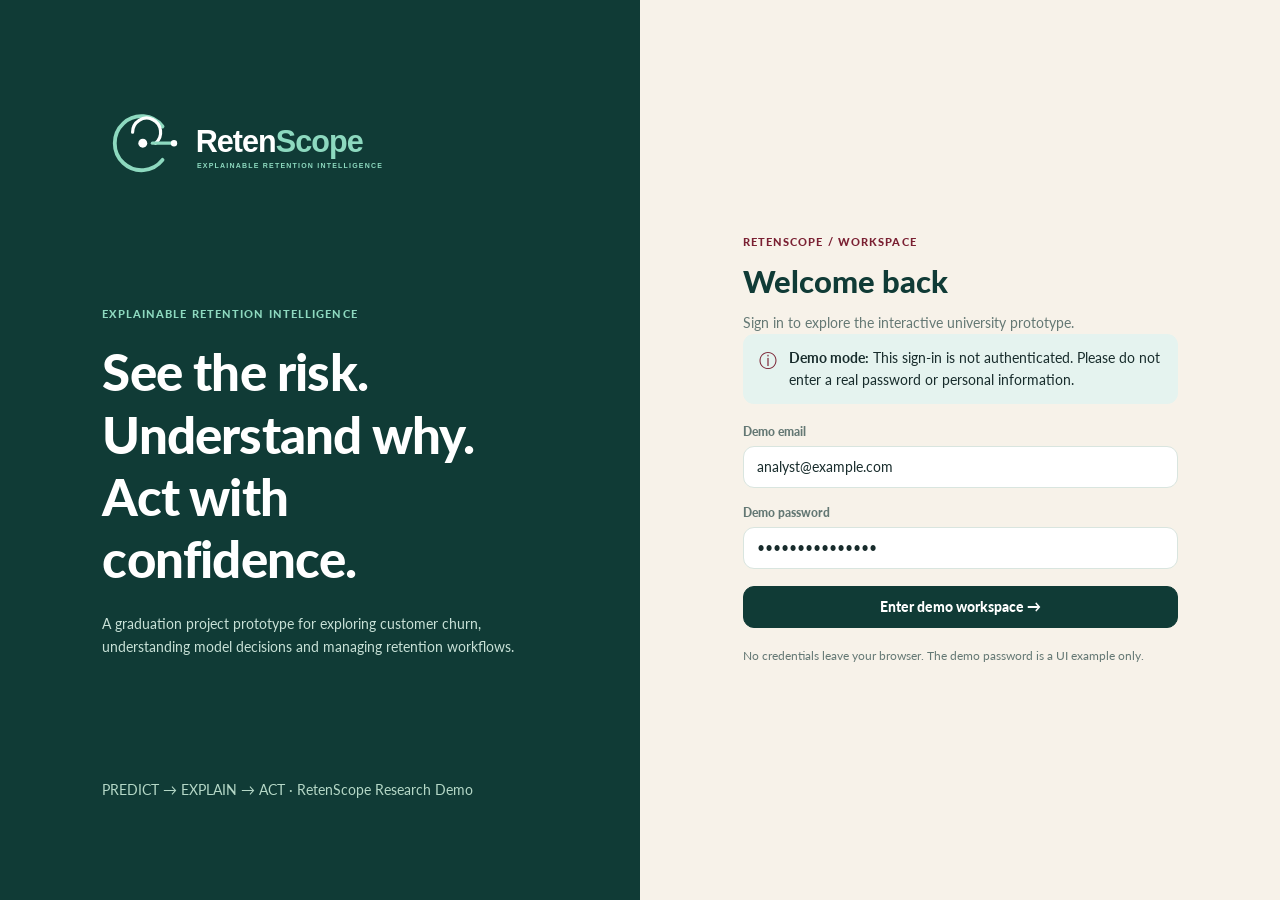
==== index.html @ 30fe9e9b "feat: publish complete RetenScope interactive web dashboard with Pages deployment" ====
<!doctype html>
<html lang="en">
<head>
  <meta charset="utf-8">
  <meta name="viewport" content="width=device-width, initial-scale=1">
  <meta name="theme-color" content="#103B36">
  <meta name="description" content="RetenScope — an explainable AI customer churn and retention management research prototype.">
  <title>RetenScope | Retention Intelligence</title>
  <link rel="icon" href="assets/RetenScope_Symbol_Primary.svg" type="image/svg+xml">
  <link rel="stylesheet" href="assets/brand_tokens.css">
  <link rel="stylesheet" href="styles.css">
  <script src="app.js" defer></script>
</head>
<body>
  <div id="app"></div>
  <div id="toast" class="toast" role="status" aria-live="polite"></div>
</body>
</html>
---- assets/brand_tokens.css ----
/* RetenScope brand tokens - Concept 01 */
:root {
  --rs-pine: #103B36;
  --rs-forest: #15574B;
  --rs-burgundy: #7A2032;
  --rs-ivory: #F7F2E9;
  --rs-white: #FFFFFF;
  --rs-ink: #182C2C;
  --rs-muted: #647874;
  --rs-line: #DCE7E0;
  --rs-mint: #8DD9BF;
  --rs-amber: #C78A43;
  --rs-danger: #AE4052;
  --rs-sage: #DCEDE4;
  --rs-lightred: #F8E9EC;
  --rs-lightamber: #FFF1D9;
  --rs-lightteal: #E5F3EF;
  --rs-charcoal: #213B3B;
  --rs-sky: #73A9B5;
  --rs-brown: #8A613D;
  --rs-font: "Lato", "Arial", sans-serif;
  --rs-radius-card: 16px;
  --rs-radius-chip: 11px;
  --rs-space-unit: 8px;
}
.rs-risk-high { background: var(--rs-lightred); color: var(--rs-burgundy); }
.rs-risk-medium { background: var(--rs-lightamber); color: var(--rs-ink); }
.rs-risk-low { background: var(--rs-lightteal); color: var(--rs-forest); }
---- styles.css ----
@import url('https://fonts.googleapis.com/css2?family=Lato:wght@400;700;900&display=swap');
:root{color-scheme:light;--shadow:0 12px 38px rgba(16,59,54,.07);--rs-focus:#11816e}
*{box-sizing:border-box}html{scroll-behavior:smooth}body{margin:0;background:var(--rs-ivory);color:var(--rs-ink);font-family:var(--rs-font);font-size:14px}button,input,textarea,select{font:inherit}button{cursor:pointer}button:disabled{cursor:not-allowed;opacity:.5}a{color:inherit;text-decoration:none}:focus-visible{outline:3px solid #4ab59a;outline-offset:2px}h1,h2,h3,p{margin:0}h1{font-size:30px;line-height:1.22;letter-spacing:-.8px;color:var(--rs-pine);font-weight:900}h2{font-size:19px;line-height:1.35;color:var(--rs-pine);font-weight:900}h3{font-size:15px;font-weight:900;color:var(--rs-pine)}p{line-height:1.65}.muted{color:var(--rs-muted)}.small{font-size:12px}.eyebrow{font-size:11px;letter-spacing:1.1px;text-transform:uppercase;font-weight:900;color:var(--rs-muted)}.app-shell{display:grid;grid-template-columns:248px minmax(0,1fr);min-height:100vh}.sidebar{position:sticky;top:0;display:flex;flex-direction:column;max-height:100vh;height:100vh;overflow-y:auto;background:var(--rs-pine);padding:25px 20px;color:#fff;z-index:20}.brand{display:flex;align-items:center;gap:10px;margin-bottom:41px}.brand img{width:47px;height:47px}.brand-name{font-size:23px;font-weight:900;letter-spacing:-.7px}.brand-sub{font-size:10px;color:var(--rs-mint);letter-spacing:.7px;font-weight:900;margin-top:4px}.nav-caption{font-size:11px;color:var(--rs-mint);letter-spacing:.7px;font-weight:900;margin:0 12px 17px}.nav{display:grid;gap:5px}.nav-link{border:0;background:transparent;text-align:left;color:#c6e4d9;display:flex;align-items:center;gap:13px;padding:13px 14px;border-radius:11px;width:100%;transition:background .2s,color .2s}.nav-link:hover,.nav-link.active{background:#19584e;color:#fff}.nav-link.active{font-weight:900}.nav-icon{font-size:17px;width:19px;text-align:center;color:#9cceb9}.sidebar-bottom{margin-top:auto;background:#15584c;padding:16px;border-radius:13px;color:#fff;line-height:1.5}.sidebar-bottom strong{color:var(--rs-mint);display:block;margin-bottom:8px}.main{min-width:0}.topbar{display:flex;gap:18px;justify-content:space-between;align-items:center;background:white;padding:24px 38px;min-height:108px;border-bottom:1px solid #e9efeb}.topbar p{margin-top:7px;color:var(--rs-muted)}.top-actions{display:flex;gap:8px;align-items:center}.tag{border:0;white-space:nowrap;display:inline-flex;align-items:center;justify-content:center;min-height:30px;padding:7px 12px;border-radius:10px;background:var(--rs-lightteal);color:var(--rs-forest);font-weight:900;font-size:12px}.tag.high{background:var(--rs-lightred);color:var(--rs-danger)}.tag.medium{background:var(--rs-lightamber);color:#99621d}.tag.low{background:var(--rs-lightteal);color:var(--rs-forest)}.tag.dark{background:var(--rs-pine);color:white}.content{padding:28px 37px 54px;max-width:1520px;margin:0 auto}.banner{display:flex;gap:12px;align-items:flex-start;padding:13px 16px;background:var(--rs-lightamber);border-radius:11px;margin-bottom:20px;line-height:1.55}.banner.teal{background:var(--rs-lightteal)}.banner .symbol{font-size:18px;color:var(--rs-burgundy)}.grid{display:grid;gap:16px}.cols-4{grid-template-columns:repeat(4,minmax(0,1fr))}.cols-3{grid-template-columns:repeat(3,minmax(0,1fr))}.cols-2{grid-template-columns:repeat(2,minmax(0,1fr))}.card{background:#fff;border:1px solid rgba(16,59,54,.035);border-radius:16px;padding:21px;box-shadow:0 2px 12px rgba(16,59,54,.016);min-width:0}.card-head{display:flex;justify-content:space-between;gap:12px;align-items:flex-start;margin-bottom:20px}.card-head p{margin-top:7px;color:var(--rs-muted);font-size:12px}.kpi{min-height:130px;padding:20px}.kpi .label{color:var(--rs-muted);font-weight:900;font-size:12px}.kpi .number{display:block;color:var(--rs-pine);font-size:36px;letter-spacing:-.8px;font-weight:900;margin:8px 0 5px}.kpi .number.burgundy{color:var(--rs-burgundy)}.kpi .number.green{color:var(--rs-forest)}.kpi .foot{color:var(--rs-muted);font-size:12px}.section{margin-top:16px}.section-spaced{margin-top:24px}.metric{margin:16px 0}.metric-label{display:flex;align-items:center;justify-content:space-between;font-weight:900;font-size:13px;gap:10px;margin-bottom:7px}.metric-label strong{color:var(--rs-burgundy)}.meter{width:100%;height:10px;border-radius:100px;background:var(--rs-line);overflow:hidden}.meter>span{display:block;height:100%;background:var(--rs-burgundy);border-radius:inherit;transition:width .35s}.meter.green>span{background:var(--rs-forest)}.meter.amber>span{background:var(--rs-amber)}.button{display:inline-flex;gap:8px;align-items:center;justify-content:center;border-radius:11px;border:1px solid #d4e2da;padding:11px 16px;background:white;color:var(--rs-pine);font-weight:900;min-height:42px;transition:transform .15s,background .15s}.button:hover{background:#e7f3ed;transform:translateY(-1px)}.button.primary{background:var(--rs-pine);color:white;border-color:var(--rs-pine)}.button.primary:hover{background:var(--rs-forest)}.button.danger{color:var(--rs-danger)}.button.small{min-height:34px;padding:7px 11px;font-size:12px}.button.full{width:100%}.toolbar{display:flex;flex-wrap:wrap;gap:11px;align-items:center;margin:15px 0}.input,select,textarea{background:#fff;border:1px solid #d9e5df;border-radius:11px;min-height:42px;padding:10px 13px;color:var(--rs-ink);width:100%;outline:none}.input:focus,textarea:focus,select:focus{border-color:var(--rs-forest);box-shadow:0 0 0 3px #a9e4d342}.search{flex:1;min-width:210px}.table-scroll{overflow-x:auto}.data-table{width:100%;border-collapse:collapse;min-width:720px}.data-table th{text-align:left;font-size:11px;color:var(--rs-muted);background:var(--rs-lightteal);font-weight:900;padding:13px 12px;white-space:nowrap}.data-table td{padding:14px 12px;border-bottom:1px solid #edf2ee;vertical-align:middle}.data-table tbody tr:last-child td{border:0}.data-table tbody tr:hover{background:#f8faf8}.link-like{border:0;background:transparent;color:var(--rs-pine);font-weight:900;padding:0;text-align:left}.link-like:hover{text-decoration:underline}.inline-actions{display:flex;gap:8px;align-items:center;flex-wrap:wrap}.hint{display:block;font-size:12px;color:var(--rs-muted);line-height:1.6;margin-top:8px}.empty{padding:38px;text-align:center;color:var(--rs-muted)}.split{display:flex;gap:16px;align-items:stretch}.split>div{flex:1;min-width:0}.list{display:grid;gap:12px}.mini-item{padding:14px;background:#fafbf8;border:1px solid #eaf0ea;border-radius:12px;display:flex;gap:10px;align-items:center;justify-content:space-between}.mini-item strong{display:block;margin-bottom:5px}.steps{display:grid;grid-template-columns:repeat(4,1fr);gap:13px}.step{padding:20px;border-radius:14px;background:white}.step.active{background:var(--rs-pine);color:white}.step .stepno{display:block;font-size:11px;font-weight:900;margin-bottom:12px}.step strong{font-size:15px}.dropzone{border:2px dashed #a4c3b4;background:#f8fcfa;border-radius:16px;min-height:206px;padding:26px;text-align:center;display:grid;place-items:center;gap:13px}.dropzone svg{color:var(--rs-forest)}.dropzone.dragging{border-color:var(--rs-burgundy);background:var(--rs-lightred)}.form-grid{display:grid;grid-template-columns:1fr 1fr;gap:16px}.form-group{display:grid;gap:7px}.form-group label{font-size:12px;font-weight:900;color:var(--rs-muted)}.form-group.full{grid-column:1/-1}textarea{min-height:96px;resize:vertical}.swatches{display:flex;gap:12px;flex-wrap:wrap}.swatch{width:80px}.swatch>div{height:57px;border-radius:12px}.swatch small{display:block;color:var(--rs-muted);margin-top:5px}.kanban{display:grid;grid-template-columns:repeat(3,minmax(0,1fr));gap:16px}.kanban-col{background:var(--rs-lightteal);border-radius:16px;padding:15px}.kanban-col:nth-child(1){background:var(--rs-lightamber)}.kanban-col:nth-child(3){background:#eeefe7}.kanban-col h3{margin-bottom:16px;font-size:18px}.kanban-card{background:white;border:1px solid #ecf0eb;border-radius:12px;padding:17px;margin:10px 0}.kanban-card .tag{margin-top:13px}.chart-plot{min-height:180px;display:flex;align-items:end;justify-content:space-around;gap:13px;padding:16px 10px 20px;border-bottom:1px solid var(--rs-line)}.chart-bar-wrap{flex:1;text-align:center;font-size:12px;color:var(--rs-muted)}.chart-bar{display:block;max-width:75px;margin:0 auto 12px;border-radius:7px 7px 0 0;background:var(--rs-burgundy);min-height:2px}.chart-bar.green{background:var(--rs-forest)}.chart-bar.amber{background:var(--rs-amber)}.two-by-two{display:grid;grid-template-columns:1fr 1fr;gap:10px}.matrix{padding:18px;border-radius:12px;text-align:center;font-size:22px;font-weight:900;background:var(--rs-lightteal);color:var(--rs-forest)}.matrix.red{background:var(--rs-lightred);color:var(--rs-burgundy)}.matrix span{display:block;margin-top:4px;font-size:12px;font-weight:700}.auth-wrap{min-height:100vh;display:grid;grid-template-columns:1fr 1fr}.auth-aside{background:var(--rs-pine);color:white;padding:8vw;display:flex;flex-direction:column;justify-content:space-between}.auth-aside img{max-width:330px;width:100%}.auth-aside h1{font-size:clamp(37px,4vw,66px);color:white;margin:0 0 22px}.auth-main{display:flex;align-items:center;justify-content:center;padding:40px}.auth-panel{max-width:435px;width:100%}.auth-panel h2{font-size:31px;margin-bottom:8px}.auth-panel .form-group{margin:17px 0}.auth-aside .footnote{color:#b5d8c7}.risk-card{background:var(--rs-lightred);padding:20px;border-radius:15px}.risk-card .risk-number{font-size:58px;font-weight:900;color:var(--rs-burgundy);margin:8px 0}.campaign-preview{background:var(--rs-lightteal);padding:22px;border-radius:16px}.campaign-preview ul{padding-left:19px;line-height:2}.footer-note{margin-top:28px;color:var(--rs-muted);font-size:12px;line-height:1.6}.toast{position:fixed;bottom:20px;right:20px;max-width:380px;background:var(--rs-pine);color:white;border-radius:12px;padding:15px 20px;box-shadow:var(--shadow);opacity:0;transform:translateY(24px);transition:.2s;z-index:100;pointer-events:none}.toast.show{opacity:1;transform:translateY(0)}.mobile-top{display:none}.checkbox-line{display:flex;gap:10px;align-items:flex-start;line-height:1.5}.upload-list{font-size:13px;line-height:1.8;padding:0 16px}.tabbar{display:flex;gap:8px;flex-wrap:wrap}.demo-pill{font-size:11px;background:#edf3ed;border:1px solid #d8e5db;padding:4px 9px;border-radius:99px;color:var(--rs-muted);font-weight:900}
@media(max-width:1200px){.cols-4{grid-template-columns:repeat(2,minmax(0,1fr))}.topbar{padding:24px}.content{padding:24px}.sidebar{padding:20px 13px}.app-shell{grid-template-columns:220px minmax(0,1fr)}}
@media(max-width:880px){.app-shell{grid-template-columns:minmax(0,1fr)}.sidebar{position:fixed;left:0;top:0;bottom:0;width:260px;transform:translateX(-101%);transition:transform .2s;box-shadow:var(--shadow)}body.menu-open .sidebar{transform:translateX(0)}.mobile-top{display:flex;align-items:center;gap:12px}.mobile-top button{border:0;background:var(--rs-pine);color:white;border-radius:9px;font-size:23px;width:39px;height:39px}.top-actions .demo-pill{display:none}.auth-wrap{grid-template-columns:1fr}.auth-aside{min-height:260px;padding:38px}.auth-main{padding:38px}.auth-aside h1{font-size:38px}.auth-aside .footnote{display:none}}
@media(max-width:640px){h1{font-size:24px}.topbar{padding:17px 19px;align-items:flex-start}.topbar p{font-size:12px}.content{padding:19px 14px 35px}.cols-2,.cols-3,.cols-4,.kanban,.steps{grid-template-columns:1fr}.form-grid{grid-template-columns:1fr}.content>.grid[style*="grid-template-columns"]{grid-template-columns:1fr!important}.split{display:block}.split>div+div{margin-top:14px}.card{padding:16px}.kpi{min-height:108px}.kpi .number{font-size:29px}.topbar .tag{display:none}.grid{gap:12px}.toolbar{gap:8px}.data-table{min-width:610px}.auth-aside{min-height:230px}.auth-aside h1{font-size:34px}.auth-main{padding:28px 18px}.footer-note{padding-bottom:24px}}
@media(prefers-reduced-motion:reduce){*,*::before,*::after{scroll-behavior:auto!important;transition:none!important}}
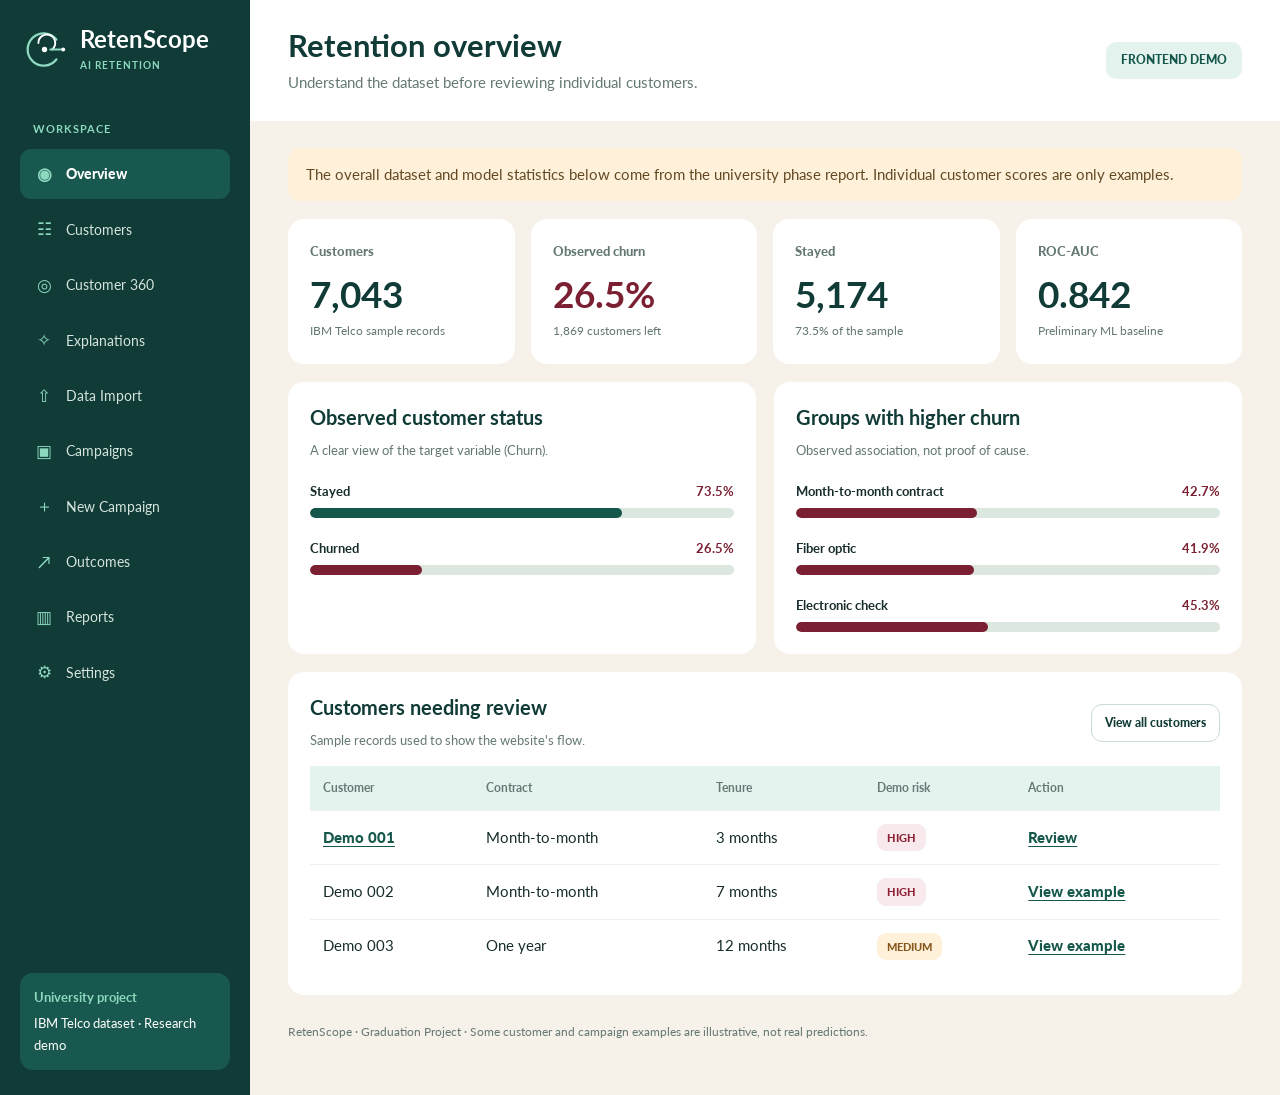
==== commit c5ee49e2: "Rebuild RetenScope as beginner-friendly multi-page HTML frontend" ====
--- a/index.html
+++ b/index.html
@@ -1,18 +1,94 @@
-<!doctype html>
+<!DOCTYPE html>
 <html lang="en">
 <head>
-  <meta charset="utf-8">
-  <meta name="viewport" content="width=device-width, initial-scale=1">
-  <meta name="theme-color" content="#103B36">
-  <meta name="description" content="RetenScope — an explainable AI customer churn and retention management research prototype.">
-  <title>RetenScope | Retention Intelligence</title>
-  <link rel="icon" href="assets/RetenScope_Symbol_Primary.svg" type="image/svg+xml">
-  <link rel="stylesheet" href="assets/brand_tokens.css">
-  <link rel="stylesheet" href="styles.css">
-  <script src="app.js" defer></script>
+  <meta charset="UTF-8">
+  <meta name="viewport" content="width=device-width, initial-scale=1.0">
+  <title>Retention overview | RetenScope</title>
+  <meta name="description" content="RetenScope university customer churn project - simple frontend demo">
+  <link rel="icon" type="image/svg+xml" href="assets/RetenScope_Symbol_Primary.svg">
+  <link rel="stylesheet" href="style.css">
+  <script src="script.js" defer></script>
 </head>
 <body>
-  <div id="app"></div>
-  <div id="toast" class="toast" role="status" aria-live="polite"></div>
+  <div class="app-layout">
+    <!-- Sidebar: normal HTML links, so every page works without JavaScript. -->
+    <aside class="sidebar">
+      <a class="logo" href="index.html">
+        <img src="assets/RetenScope_Symbol_Inverse.svg" alt="RetenScope logo">
+        <span><strong>RetenScope</strong><small>AI RETENTION</small></span>
+      </a>
+      <p class="sidebar-label">WORKSPACE</p>
+      <nav aria-label="Main navigation">
+          <a class="nav-link active" href="index.html" aria-current="page"><span>◉</span>Overview</a>
+          <a class="nav-link " href="customers.html" ><span>☷</span>Customers</a>
+          <a class="nav-link " href="customer.html" ><span>◎</span>Customer 360</a>
+          <a class="nav-link " href="explain.html" ><span>✧</span>Explanations</a>
+          <a class="nav-link " href="import.html" ><span>⇧</span>Data Import</a>
+          <a class="nav-link " href="campaigns.html" ><span>▣</span>Campaigns</a>
+          <a class="nav-link " href="new-campaign.html" ><span>＋</span>New Campaign</a>
+          <a class="nav-link " href="outcomes.html" ><span>↗</span>Outcomes</a>
+          <a class="nav-link " href="reports.html" ><span>▥</span>Reports</a>
+          <a class="nav-link " href="settings.html" ><span>⚙</span>Settings</a>
+      </nav>
+      <div class="sidebar-note"><strong>University project</strong><p>IBM Telco dataset · Research demo</p></div>
+    </aside>
+
+    <main class="main-content">
+      <header class="page-header">
+        <div>
+          <h1>Retention overview</h1>
+          <p>Understand the dataset before reviewing individual customers.</p>
+        </div>
+        <span class="demo-label">FRONTEND DEMO</span>
+      </header>
+      <div class="page-body">
+
+        <div class="notice">The overall dataset and model statistics below come from the university phase report. Individual customer scores are only examples.</div>
+
+        <!-- KPI means Key Performance Indicator: a small card showing one number. -->
+        <section class="kpi-grid" aria-label="Dataset statistics">
+          <article class="card kpi"><p>Customers</p><strong>7,043</strong><small>IBM Telco sample records</small></article>
+          <article class="card kpi"><p>Observed churn</p><strong class="red-text">26.5%</strong><small>1,869 customers left</small></article>
+          <article class="card kpi"><p>Stayed</p><strong>5,174</strong><small>73.5% of the sample</small></article>
+          <article class="card kpi"><p>ROC-AUC</p><strong>0.842</strong><small>Preliminary ML baseline</small></article>
+        </section>
+
+        <section class="two-columns">
+          <article class="card">
+            <h2>Observed customer status</h2>
+            <p class="subtext">A clear view of the target variable (Churn).</p>
+            <div class="bar-label"><span>Stayed</span><strong>73.5%</strong></div>
+            <div class="bar"><span class="bar-fill green" style="width:73.5%"></span></div>
+            <div class="bar-label"><span>Churned</span><strong>26.5%</strong></div>
+            <div class="bar"><span class="bar-fill red" style="width:26.5%"></span></div>
+          </article>
+          <article class="card">
+            <h2>Groups with higher churn</h2>
+            <p class="subtext">Observed association, not proof of cause.</p>
+            <div class="bar-label"><span>Month-to-month contract</span><strong>42.7%</strong></div>
+            <div class="bar"><span class="bar-fill red" style="width:42.7%"></span></div>
+            <div class="bar-label"><span>Fiber optic</span><strong>41.9%</strong></div>
+            <div class="bar"><span class="bar-fill red" style="width:41.9%"></span></div>
+            <div class="bar-label"><span>Electronic check</span><strong>45.3%</strong></div>
+            <div class="bar"><span class="bar-fill red" style="width:45.3%"></span></div>
+          </article>
+        </section>
+
+        <section class="card section-space">
+          <div class="section-heading"><div><h2>Customers needing review</h2><p class="subtext">Sample records used to show the website's flow.</p></div><a href="customers.html" class="button small">View all customers</a></div>
+          <div class="table-wrapper"><table>
+            <thead><tr><th>Customer</th><th>Contract</th><th>Tenure</th><th>Demo risk</th><th>Action</th></tr></thead>
+            <tbody>
+              <tr><td><a class="text-link" href="customer.html">Demo 001</a></td><td>Month-to-month</td><td>3 months</td><td><span class="badge high">HIGH</span></td><td><a href="customer.html" class="text-link">Review</a></td></tr>
+              <tr><td>Demo 002</td><td>Month-to-month</td><td>7 months</td><td><span class="badge high">HIGH</span></td><td><a href="customer.html" class="text-link">View example</a></td></tr>
+              <tr><td>Demo 003</td><td>One year</td><td>12 months</td><td><span class="badge medium">MEDIUM</span></td><td><a href="customer.html" class="text-link">View example</a></td></tr>
+            </tbody>
+          </table></div>
+        </section>
+
+        <footer class="footer">RetenScope · Graduation Project · Some customer and campaign examples are illustrative, not real predictions.</footer>
+      </div>
+    </main>
+  </div>
 </body>
-</html>+</html>
--- a/style.css
+++ b/style.css
@@ -0,0 +1,152 @@
+/*
+  RetenScope - Simple student frontend
+  1) Page structure  2) Sidebar  3) Cards and tables  4) Responsive styles
+  Colors follow our RetenScope Figma brand identity.
+*/
+@import url('https://fonts.googleapis.com/css2?family=Lato:wght@400;700;900&display=swap');
+
+:root {
+  --green: #103B36;
+  --green-light: #15574B;
+  --red: #7A2032;
+  --background: #F7F2E9;
+  --white: #FFFFFF;
+  --text: #182C2C;
+  --muted: #647874;
+  --border: #DCE7E0;
+  --mint: #8DD9BF;
+}
+
+* { box-sizing: border-box; }
+body { margin: 0; color: var(--text); background: var(--background); font: 15px/1.55 Lato, Arial, sans-serif; }
+a { color: inherit; text-decoration: none; }
+button, input, select, textarea { font: inherit; }
+button { cursor: pointer; }
+:focus-visible { outline: 3px solid #52bfa2; outline-offset: 3px; }
+h1, h2, p { margin-top: 0; }
+h1 { color: var(--green); font-size: 31px; margin-bottom: 5px; line-height: 1.25; }
+h2 { color: var(--green); font-size: 20px; line-height: 1.3; margin-bottom: 10px; }
+p { line-height: 1.65; }
+
+/* 1. Two main areas: sidebar and page content. */
+.app-layout { display: grid; grid-template-columns: 250px minmax(0, 1fr); min-height: 100vh; }
+.sidebar { background: var(--green); color: #fff; padding: 25px 20px; display: flex; flex-direction: column; min-height: 100vh; }
+.logo { display: flex; align-items: center; gap: 11px; margin-bottom: 46px; }
+.logo img { width: 49px; height: 49px; }
+.logo strong { display: block; font-size: 24px; line-height: 1.1; }
+.logo small { display: block; color: var(--mint); font-weight: 700; letter-spacing: 1px; margin-top: 6px; font-size: 10px; }
+.sidebar-label { color: var(--mint); letter-spacing: 1px; font-weight: 700; font-size: 11px; padding-left: 13px; }
+.sidebar nav { display: grid; gap: 5px; }
+.nav-link { display: flex; align-items: center; gap: 12px; padding: 12px 14px; color: #d5e5dd; border-radius: 11px; font-size: 14px; }
+.nav-link span { width: 20px; text-align: center; color: var(--mint); font-size: 17px; }
+.nav-link:hover, .nav-link.active { background: #19584e; color: #fff; }
+.nav-link.active { font-weight: 900; }
+.sidebar-note { margin-top: auto; background: #19584e; border-radius: 13px; padding: 14px; font-size: 13px; }
+.sidebar-note strong { color: var(--mint); }
+.sidebar-note p { margin: 6px 0 0; }
+
+/* 2. Header and content. */
+.main-content { min-width: 0; }
+.page-header { background: #fff; padding: 26px 38px; display: flex; justify-content: space-between; align-items: center; gap: 15px; }
+.page-header p { color: var(--muted); margin: 5px 0 0; }
+.demo-label { background: #E5F3EF; color: var(--green-light); border-radius: 10px; padding: 9px 15px; font-weight: 900; font-size: 12px; white-space: nowrap; }
+.page-body { padding: 27px 38px 54px; max-width: 1510px; margin: auto; }
+.notice { background: #FFF1D9; border-radius: 12px; padding: 15px 18px; margin-bottom: 18px; color: #624924; }
+.section-space { margin-top: 18px; }
+.subtext { color: var(--muted); font-size: 13px; margin-bottom: 15px; }
+.footer { margin-top: 28px; color: var(--muted); font-size: 12px; }
+
+/* 3. Cards, statistics and charts. */
+.card { background: var(--white); padding: 22px; border-radius: 16px; min-width: 0; }
+.kpi-grid { display: grid; grid-template-columns: repeat(4, minmax(0, 1fr)); gap: 16px; margin-bottom: 18px; }
+.kpi { min-height: 140px; }
+.kpi p { color: var(--muted); font-size: 13px; font-weight: 900; margin-bottom: 8px; }
+.kpi strong { display: block; color: var(--green); font-size: 37px; line-height: 1.3; }
+.kpi .red-text { color: var(--red); }
+.kpi small { color: var(--muted); font-size: 12px; }
+.two-columns { display: grid; grid-template-columns: 1fr 1fr; gap: 18px; }
+.two-columns.wide-left { grid-template-columns: 1.4fr 1fr; }
+.bar-label { display: flex; justify-content: space-between; gap: 8px; font-size: 13px; font-weight: 700; margin-top: 20px; margin-bottom: 7px; }
+.bar-label strong { color: var(--red); }
+.bar { background: var(--border); height: 10px; border-radius: 20px; overflow: hidden; }
+.bar-fill { display: block; height: 100%; border-radius: 20px; }
+.bar-fill.green { background: var(--green-light); }
+.bar-fill.red { background: var(--red); }
+.section-heading { display: flex; align-items: center; justify-content: space-between; gap: 16px; margin-bottom: 14px; }
+.section-heading p { margin: 0; }
+.button { display: inline-block; border: 1px solid #cbdcd2; border-radius: 11px; padding: 11px 16px; color: var(--green); background: #fff; font-weight: 900; margin-top: 12px; }
+.button:hover { background: #e5f3ef; }
+.button.primary { background: var(--green); border-color: var(--green); color: #fff; }
+.button.primary:hover { background: var(--green-light); }
+.button.small { margin-top: 0; font-size: 12px; padding: 9px 13px; }
+.text-link { color: var(--green-light); font-weight: 900; text-decoration: underline; text-underline-offset: 3px; }
+.badge { display: inline-block; font-size: 11px; border-radius: 9px; padding: 5px 10px; font-weight: 900; white-space: nowrap; }
+.badge.high { color: #8d2134; background: #F8E9EC; }
+.badge.medium { color: #86571D; background: #FFF1D9; }
+.badge.low { color: var(--green-light); background: #E5F3EF; }
+.table-wrapper { overflow-x: auto; }
+table { width: 100%; border-collapse: collapse; min-width: 610px; text-align: left; }
+th { background: #E5F3EF; color: var(--muted); font-size: 12px; }
+th, td { padding: 13px; border-bottom: 1px solid #edf2ef; }
+tr:last-child td { border-bottom: 0; }
+.toolbar { display: flex; align-items: end; gap: 12px; margin-bottom: 20px; flex-wrap: wrap; }
+.field-grow { flex: 1; min-width: 220px; }
+.label, label:not(.check-label) { display: block; font-weight: 700; color: var(--muted); font-size: 13px; margin: 0 0 5px; }
+input[type=text], input[type=search], input[type=file], input[type=range], select, textarea { display: block; width: 100%; max-width: 100%; margin-bottom: 16px; }
+input[type=text], input[type=search], select, textarea { background: #fff; color: var(--text); border: 1px solid #cadcd0; border-radius: 10px; padding: 11px 13px; }
+input[type=range] { accent-color: var(--green); margin: 20px 0; }
+textarea { min-height: 94px; resize: vertical; }
+.check-label { display: flex; gap: 9px; align-items: center; font-size: 13px; }
+.result-message { background: #E5F3EF; color: var(--green); padding: 12px; border-radius: 10px; font-size: 13px; }
+.details { margin: 10px 0 0; }
+.details div { display: flex; justify-content: space-between; gap: 10px; padding: 12px 0; border-bottom: 1px solid #edf2ef; }
+.details dt { color: var(--muted); }
+.details dd { text-align: right; font-weight: 900; margin: 0; }
+.risk-panel { background: #F8E9EC; }
+.risk-number { font-size: 60px; color: var(--red); font-weight: 900; margin: 4px 0; }
+.dark-card { background: var(--green); color: #fff; }
+.dark-card p, .dark-card .label { color: #cfe4dc; }
+.large-score { font-size: 70px; display: block; }
+.steps { display: grid; grid-template-columns: repeat(4, 1fr); gap: 12px; }
+.steps span { display: flex; align-items: center; background: #E5F3EF; color: var(--green); padding: 18px 14px; border-radius: 12px; font-weight: 900; }
+.steps-four span:first-child { background: var(--green); color: #fff; }
+.next-line { margin-top: 22px; }
+.campaign-grid { display: grid; grid-template-columns: repeat(3, 1fr); gap: 17px; }
+.campaign-column { background: #e5f3ef; padding: 17px; border-radius: 16px; }
+.campaign-column:first-child { background: #fff1d9; }
+.campaign-column:last-child { background: #eeefe7; }
+.campaign-card { padding: 18px; background: #fff; border-radius: 12px; margin-top: 12px; }
+.campaign-card p { font-size: 13px; color: var(--muted); margin-top: 9px; }
+.pale-card { background: #E5F3EF; }
+.clean-list { padding-left: 20px; line-height: 2; }
+.confusion-grid { display: grid; grid-template-columns: 1fr 1fr; gap: 10px; }
+.matrix { border-radius: 12px; text-align: center; padding: 25px 10px; }
+.matrix.good { background: #E5F3EF; color: var(--green); }
+.matrix.bad { background: #F8E9EC; color: var(--red); }
+.matrix strong { display: block; font-size: 30px; }
+.matrix span { font-size: 12px; }
+
+/* 4. Smaller screens: move the sidebar above content. */
+@media (max-width: 1100px) { .kpi-grid { grid-template-columns: repeat(2, 1fr); } .two-columns.wide-left { grid-template-columns: 1fr 1fr; } }
+@media (max-width: 780px) {
+  .app-layout { display: block; }
+  .sidebar { min-height: 0; padding: 16px; }
+  .logo { margin-bottom: 15px; }
+  .sidebar-label, .sidebar-note { display: none; }
+  .sidebar nav { display: flex; overflow-x: auto; gap: 7px; padding-bottom: 4px; }
+  .nav-link { flex-shrink: 0; background: #164b43; white-space: nowrap; }
+  .page-header { padding: 20px; }
+  .page-body { padding: 20px; }
+  .two-columns, .two-columns.wide-left, .campaign-grid { grid-template-columns: 1fr; }
+  .steps { grid-template-columns: repeat(2, 1fr); }
+}
+@media (max-width: 480px) {
+  h1 { font-size: 24px; }
+  .kpi-grid { grid-template-columns: 1fr 1fr; gap: 10px; }
+  .kpi { padding: 14px; min-height: 123px; }
+  .kpi strong { font-size: 27px; }
+  .kpi small { font-size: 11px; }
+  .demo-label { display: none; }
+  .card { padding: 16px; }
+  .steps { grid-template-columns: 1fr; }
+}
